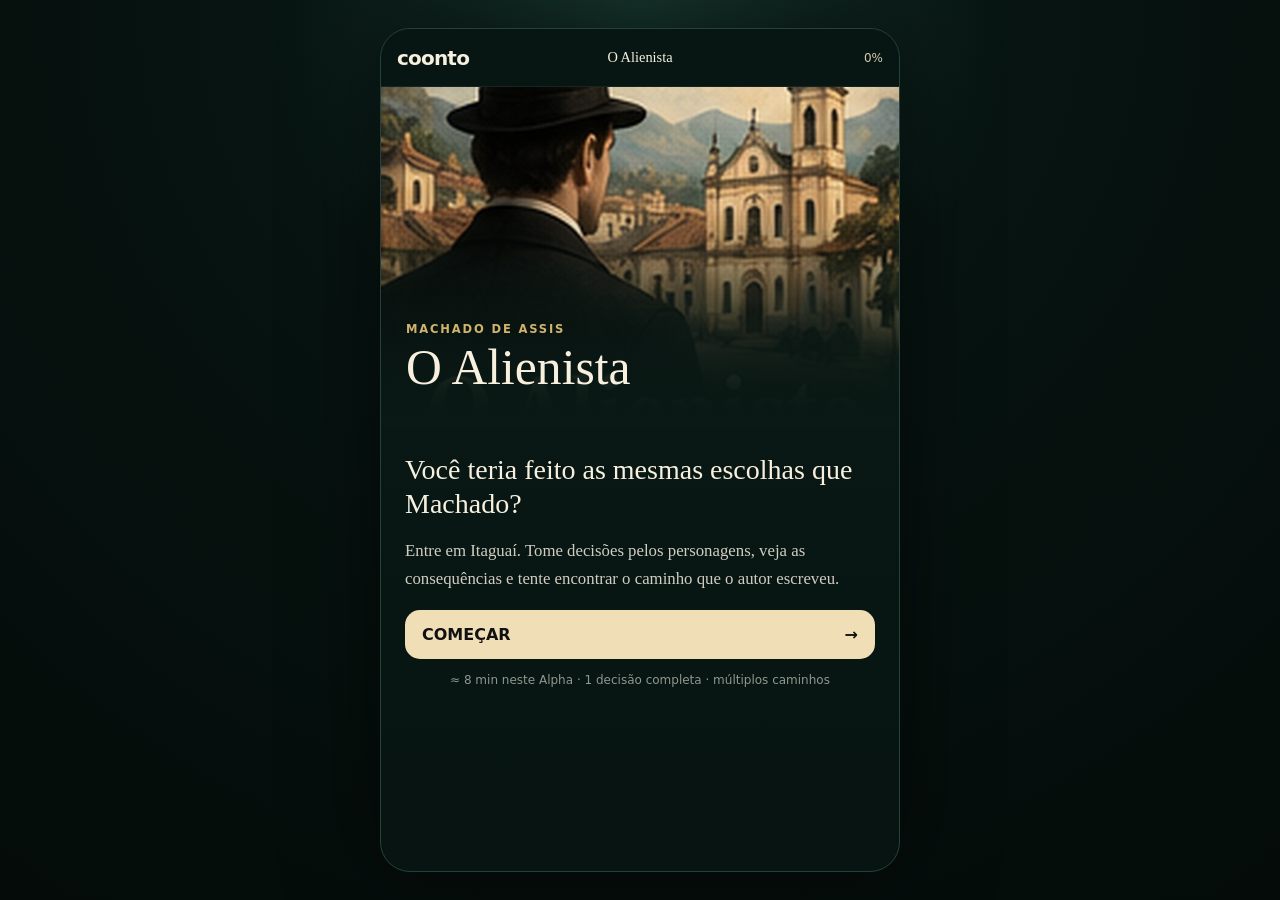
==== index.html @ 04118697 "feat: initial commit Coonto Alpha v0.3 com documentacao e deploy workflow" ====
<!doctype html>
<html lang="pt-BR">
<head>
<meta charset="utf-8">
<meta name="viewport" content="width=device-width,initial-scale=1,viewport-fit=cover">
<meta name="theme-color" content="#071411">
<title>Coonto Alpha v0.3 — O Alienista</title>
<link rel="stylesheet" href="styles.css">
</head>
<body>
<div id="app"></div>
<script src="app.js"></script>
</body>
</html>
---- styles.css ----
:root{
  --bg:#071411;--panel:#0a1915;--cream:#f0dfb6;--ink:#f7f0df;
  --muted:#b9b5aa;--gold:#d2b36e;--teal:#48d6b2;--line:#294039;
}
*{box-sizing:border-box}
html,body{margin:0;min-height:100%;background:#06110f;color:var(--ink)}
body{font-family:Inter,ui-sans-serif,system-ui,-apple-system,Segoe UI,sans-serif;background:
radial-gradient(circle at 50% 0,#17352d 0,#071411 34%,#040b09 100%)}
button{font:inherit}
.phone{width:min(100%,520px);min-height:100vh;margin:0 auto;background:linear-gradient(#0b1b17,#071411);
box-shadow:0 0 90px #0008;overflow:hidden}
.topbar{height:58px;padding:0 16px;display:grid;grid-template-columns:1fr 1fr 1fr;align-items:center;
position:sticky;top:0;z-index:20;background:#081713ee;backdrop-filter:blur(12px);border-bottom:1px solid #ffffff10}
.brand{font-size:1.25rem;font-weight:900;letter-spacing:-.04em}
.work{text-align:center;font-family:Georgia,serif;font-size:.9rem}
.progress{text-align:right;font-size:.75rem;color:#d8cab0}
.hero{height:340px;background-size:cover;background-position:center;position:relative}
.hero:after{content:"";position:absolute;inset:45% 0 0;background:linear-gradient(transparent,#0a1915)}
.hero-shade{position:absolute;inset:0;background:linear-gradient(0deg,#071411 3%,transparent 65%)}
.hero-title{position:absolute;z-index:2;left:25px;bottom:28px}
.hero-title h1{font:3.1rem/.95 Georgia,serif;margin:8px 0}
.smallcaps,.eyebrow{font-size:.72rem;font-weight:800;letter-spacing:.16em;color:var(--gold);text-transform:uppercase}
.content{padding:24px 24px 38px}
.home-content{margin-top:-1px}
.lead{font:1.75rem/1.2 Georgia,serif;margin:.2rem 0 16px}
.copy,.body-copy{color:#d1cdc2;line-height:1.68;font-family:Georgia,serif;font-size:1.05rem}
.body-copy p{margin:0 0 17px}
h2{font:2rem/1.08 Georgia,serif;margin:7px 0 20px}
.primary{width:100%;margin-top:16px;padding:15px 17px;border:0;border-radius:15px;background:var(--cream);color:#111;
font-weight:900;display:flex;justify-content:space-between;cursor:pointer}
.meta{font-size:.75rem;color:#8f978f;text-align:center;margin-top:14px}
.section-head{display:flex;align-items:flex-start;gap:12px;justify-content:space-between}
.section-head>div:first-child{flex:1}
.section-head.compact{align-items:center;margin:14px 0 0}
.audio-icon{width:38px;height:38px;flex:0 0 38px;border-radius:50%;border:1px solid #6e796e;background:#071411cc;color:var(--cream);
cursor:pointer;font-size:.86rem;display:grid;place-items:center;padding-left:2px}
.audio-icon:hover{border-color:var(--gold)}
.choices{display:grid;gap:11px;margin-top:18px}
.choices button{background:#091713;color:var(--ink);border:1px solid #766c59;border-radius:14px;padding:15px;text-align:left;cursor:pointer}
.choices button:hover{border-color:var(--teal)}
.choices b{display:block;font-family:Georgia,serif;font-size:1.05rem;margin-bottom:5px}
.choices span{color:#aaa69d;font-size:.85rem;line-height:1.45}
.choice-accent{box-shadow:inset 4px 0 0 #3d907a}
.result-label{display:inline-block;border:1px solid #357e69;color:#83e8ce;border-radius:999px;padding:8px 11px;font-size:.73rem;font-weight:900;letter-spacing:.06em}
.paper-hero{height:290px;background:linear-gradient(#312b22,#15120e);position:relative;overflow:hidden}
.manuscript{position:absolute;inset:0;opacity:.45;background:
repeating-linear-gradient(4deg,transparent 0 17px,#d1c3a51c 18px 19px),
radial-gradient(circle at 22% 38%,#9c8257 0 2px,transparent 3px),
linear-gradient(120deg,#564a35,#251f18)}
.author-mark{position:absolute;left:50%;top:50%;transform:translate(-50%,-50%);width:120px;height:120px;border:1px solid #bba47555;
border-radius:50%;display:grid;place-items:center;font:4.5rem Georgia,serif;color:#d8c399}
.muted{color:#aaa69d;font-size:.82rem}
.learning-card{border-left:3px solid var(--gold);background:#d2b36e0d;padding:18px;margin:16px 0;border-radius:0 12px 12px 0}
.learning-card p{font:1rem/1.6 Georgia,serif;color:#d4cec0}
.concept{font-size:.72rem;color:var(--gold);font-weight:900;letter-spacing:.1em}
.map-screen .copy{font-size:.95rem}
.tree-wrap{margin:14px -8px 4px;background:radial-gradient(circle,#10261f,#071411 72%);border-radius:22px;border:1px solid #1f3930}
.tree{width:100%;height:auto}
.tree text{fill:#d6d0c2;font-size:12px;font-family:system-ui}
.tree .small-label{font-size:11px}
.main-path{stroke:#d6b969;stroke-width:3;fill:none}
.alt-path{stroke:#53645d;stroke-width:2;fill:none;stroke-dasharray:5 6}
.alt-path.chosen{stroke:#49d3af;stroke-width:3;stroke-dasharray:none}
.node{fill:#071411;stroke:#d6b969;stroke-width:3}
.node.user{stroke:#49d3af;fill:#10352b}
.node.machado{fill:#184f3e;stroke:#e1c479}
.node.locked{stroke:#657069;fill:#101b17}
.legend{display:grid;gap:8px;font-size:.78rem;color:#bcb7ab;margin:14px 0}
.dot{display:inline-block;width:9px;height:9px;border-radius:50%;margin-right:8px}
.machado-dot{background:#d6b969}.user-dot{background:#49d3af}.locked-dot{background:#59655f}
.center{text-align:center}
.score-ring{width:170px;height:170px;margin:22px auto;display:flex;flex-direction:column;justify-content:center;border-radius:50%;
border:10px solid #245d4c;box-shadow:inset 0 0 0 2px #d9bd77}
.score-ring strong{font:2.4rem Georgia,serif;color:var(--cream)}
.score-ring span{font-size:.78rem;color:#c8c2b5;line-height:1.3}
@media(min-width:800px){
 body{padding:28px 0}.phone{min-height:calc(100vh - 56px);border:1px solid #244239;border-radius:30px}
}
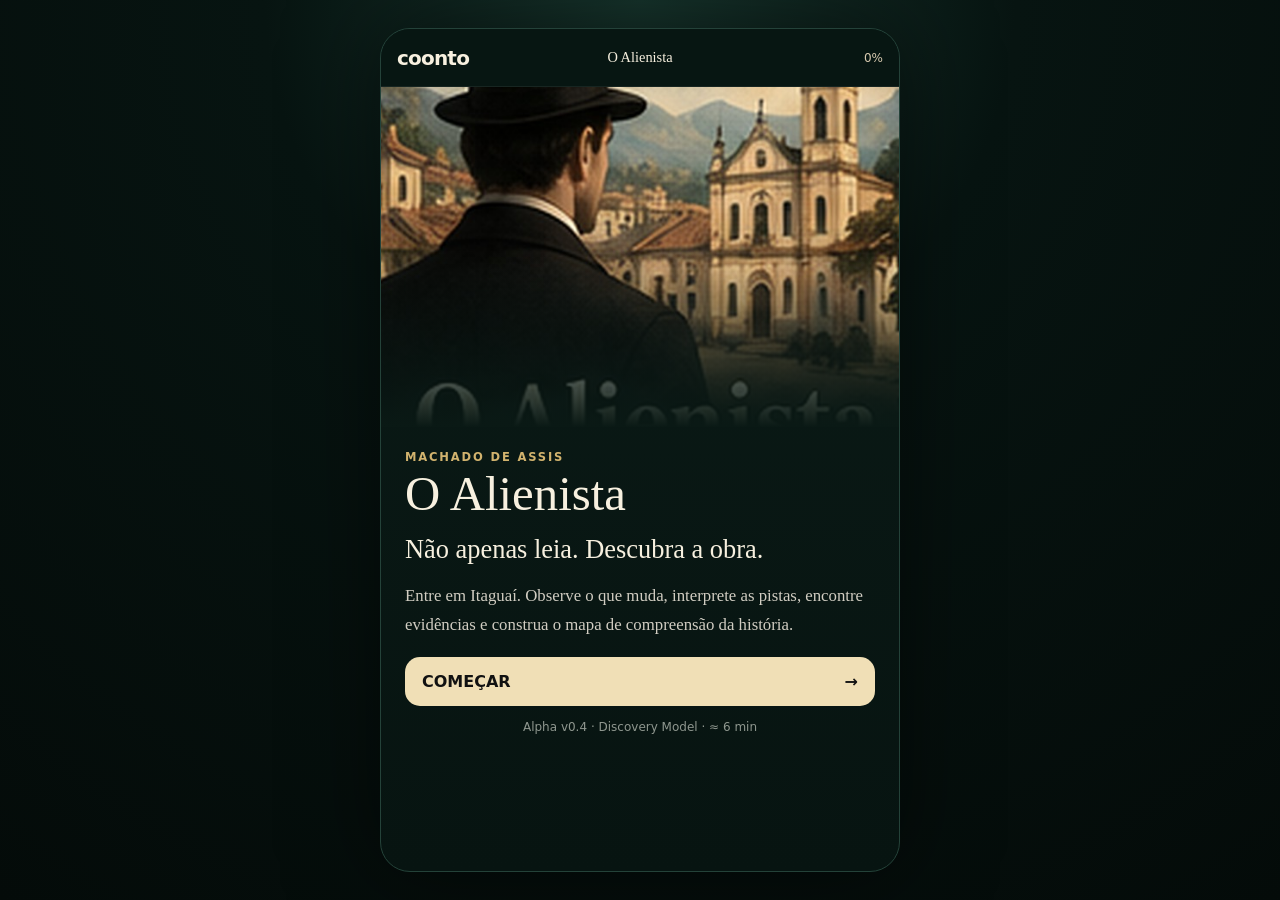
==== commit d94b6f91: "feat: aplicar patch v0.4 Discovery Model (mudancas Tony)" ====
--- a/index.html
+++ b/index.html
@@ -1,14 +1,14 @@
 <!doctype html>
 <html lang="pt-BR">
 <head>
-<meta charset="utf-8">
-<meta name="viewport" content="width=device-width,initial-scale=1,viewport-fit=cover">
-<meta name="theme-color" content="#071411">
-<title>Coonto Alpha v0.3 — O Alienista</title>
-<link rel="stylesheet" href="styles.css">
+  <meta charset="utf-8">
+  <meta name="viewport" content="width=device-width,initial-scale=1,viewport-fit=cover">
+  <meta name="theme-color" content="#071411">
+  <title>Coonto Alpha v0.4 — Discovery Model</title>
+  <link rel="stylesheet" href="styles.css">
 </head>
 <body>
-<div id="app"></div>
-<script src="app.js"></script>
+  <div id="app"></div>
+  <script src="app.js"></script>
 </body>
 </html>
--- a/styles.css
+++ b/styles.css
@@ -1,13 +1,17 @@
 
+/* Coonto Alpha v0.4 — Discovery Model
+   Add this after the existing stylesheet or replace styles.css with this file.
+*/
 :root{
-  --bg:#071411;--panel:#0a1915;--cream:#f0dfb6;--ink:#f7f0df;
+  --bg:#06110f;--panel:#0a1915;--cream:#f0dfb6;--ink:#f7f0df;
   --muted:#b9b5aa;--gold:#d2b36e;--teal:#48d6b2;--line:#294039;
 }
 *{box-sizing:border-box}
 html,body{margin:0;min-height:100%;background:#06110f;color:var(--ink)}
-body{font-family:Inter,ui-sans-serif,system-ui,-apple-system,Segoe UI,sans-serif;background:
-radial-gradient(circle at 50% 0,#17352d 0,#071411 34%,#040b09 100%)}
-button{font:inherit}
+body{font-family:Inter,ui-sans-serif,system-ui,-apple-system,Segoe UI,sans-serif;
+background:radial-gradient(circle at 50% 0,#17352d 0,#071411 34%,#040b09 100%)}
+button,textarea{font:inherit}
+button{cursor:pointer}
 .phone{width:min(100%,520px);min-height:100vh;margin:0 auto;background:linear-gradient(#0b1b17,#071411);
 box-shadow:0 0 90px #0008;overflow:hidden}
 .topbar{height:58px;padding:0 16px;display:grid;grid-template-columns:1fr 1fr 1fr;align-items:center;
@@ -15,65 +19,97 @@
 .brand{font-size:1.25rem;font-weight:900;letter-spacing:-.04em}
 .work{text-align:center;font-family:Georgia,serif;font-size:.9rem}
 .progress{text-align:right;font-size:.75rem;color:#d8cab0}
-.hero{height:340px;background-size:cover;background-position:center;position:relative}
-.hero:after{content:"";position:absolute;inset:45% 0 0;background:linear-gradient(transparent,#0a1915)}
-.hero-shade{position:absolute;inset:0;background:linear-gradient(0deg,#071411 3%,transparent 65%)}
-.hero-title{position:absolute;z-index:2;left:25px;bottom:28px}
-.hero-title h1{font:3.1rem/.95 Georgia,serif;margin:8px 0}
-.smallcaps,.eyebrow{font-size:.72rem;font-weight:800;letter-spacing:.16em;color:var(--gold);text-transform:uppercase}
+
+.hero{height:340px;background-size:cover;background-position:center;position:relative;overflow:hidden}
+.hero:after{content:"";position:absolute;inset:48% 0 0;background:linear-gradient(transparent,#0a1915)}
+.live-still{animation:scene-settle 3.2s cubic-bezier(.2,.7,.2,1) both}
+.live-still .motion-layer{position:absolute;inset:-3%;background:inherit;pointer-events:none}
+@keyframes scene-settle{
+  0%{transform:scale(1.045);filter:saturate(.92) brightness(.88)}
+  65%{transform:scale(1.015);filter:saturate(1) brightness(1)}
+  100%{transform:scale(1);filter:none}
+}
+@media (prefers-reduced-motion:reduce){.live-still{animation:none}}
+
 .content{padding:24px 24px 38px}
 .home-content{margin-top:-1px}
-.lead{font:1.75rem/1.2 Georgia,serif;margin:.2rem 0 16px}
+.smallcaps,.eyebrow{font-size:.72rem;font-weight:800;letter-spacing:.16em;color:var(--gold);text-transform:uppercase}
+h1{font:3.05rem/.95 Georgia,serif;margin:7px 0 16px}
+h2{font:2rem/1.08 Georgia,serif;margin:7px 0 20px}
+.lead{font:1.65rem/1.22 Georgia,serif;margin:.2rem 0 16px}
 .copy,.body-copy{color:#d1cdc2;line-height:1.68;font-family:Georgia,serif;font-size:1.05rem}
 .body-copy p{margin:0 0 17px}
-h2{font:2rem/1.08 Georgia,serif;margin:7px 0 20px}
-.primary{width:100%;margin-top:16px;padding:15px 17px;border:0;border-radius:15px;background:var(--cream);color:#111;
-font-weight:900;display:flex;justify-content:space-between;cursor:pointer}
-.meta{font-size:.75rem;color:#8f978f;text-align:center;margin-top:14px}
+.instruction{color:#aaa69d;line-height:1.55;margin:-4px 0 18px}
+
 .section-head{display:flex;align-items:flex-start;gap:12px;justify-content:space-between}
 .section-head>div:first-child{flex:1}
-.section-head.compact{align-items:center;margin:14px 0 0}
-.audio-icon{width:38px;height:38px;flex:0 0 38px;border-radius:50%;border:1px solid #6e796e;background:#071411cc;color:var(--cream);
-cursor:pointer;font-size:.86rem;display:grid;place-items:center;padding-left:2px}
+.audio-icon{width:34px;height:34px;flex:0 0 34px;border-radius:50%;border:1px solid #69756d;
+background:#071411aa;color:var(--cream);display:grid;place-items:center;padding:0;font-size:.75rem}
 .audio-icon:hover{border-color:var(--gold)}
-.choices{display:grid;gap:11px;margin-top:18px}
-.choices button{background:#091713;color:var(--ink);border:1px solid #766c59;border-radius:14px;padding:15px;text-align:left;cursor:pointer}
-.choices button:hover{border-color:var(--teal)}
-.choices b{display:block;font-family:Georgia,serif;font-size:1.05rem;margin-bottom:5px}
-.choices span{color:#aaa69d;font-size:.85rem;line-height:1.45}
-.choice-accent{box-shadow:inset 4px 0 0 #3d907a}
-.result-label{display:inline-block;border:1px solid #357e69;color:#83e8ce;border-radius:999px;padding:8px 11px;font-size:.73rem;font-weight:900;letter-spacing:.06em}
-.paper-hero{height:290px;background:linear-gradient(#312b22,#15120e);position:relative;overflow:hidden}
-.manuscript{position:absolute;inset:0;opacity:.45;background:
-repeating-linear-gradient(4deg,transparent 0 17px,#d1c3a51c 18px 19px),
-radial-gradient(circle at 22% 38%,#9c8257 0 2px,transparent 3px),
-linear-gradient(120deg,#564a35,#251f18)}
-.author-mark{position:absolute;left:50%;top:50%;transform:translate(-50%,-50%);width:120px;height:120px;border:1px solid #bba47555;
-border-radius:50%;display:grid;place-items:center;font:4.5rem Georgia,serif;color:#d8c399}
-.muted{color:#aaa69d;font-size:.82rem}
-.learning-card{border-left:3px solid var(--gold);background:#d2b36e0d;padding:18px;margin:16px 0;border-radius:0 12px 12px 0}
-.learning-card p{font:1rem/1.6 Georgia,serif;color:#d4cec0}
-.concept{font-size:.72rem;color:var(--gold);font-weight:900;letter-spacing:.1em}
-.map-screen .copy{font-size:.95rem}
-.tree-wrap{margin:14px -8px 4px;background:radial-gradient(circle,#10261f,#071411 72%);border-radius:22px;border:1px solid #1f3930}
-.tree{width:100%;height:auto}
-.tree text{fill:#d6d0c2;font-size:12px;font-family:system-ui}
-.tree .small-label{font-size:11px}
-.main-path{stroke:#d6b969;stroke-width:3;fill:none}
-.alt-path{stroke:#53645d;stroke-width:2;fill:none;stroke-dasharray:5 6}
-.alt-path.chosen{stroke:#49d3af;stroke-width:3;stroke-dasharray:none}
-.node{fill:#071411;stroke:#d6b969;stroke-width:3}
-.node.user{stroke:#49d3af;fill:#10352b}
-.node.machado{fill:#184f3e;stroke:#e1c479}
-.node.locked{stroke:#657069;fill:#101b17}
-.legend{display:grid;gap:8px;font-size:.78rem;color:#bcb7ab;margin:14px 0}
-.dot{display:inline-block;width:9px;height:9px;border-radius:50%;margin-right:8px}
-.machado-dot{background:#d6b969}.user-dot{background:#49d3af}.locked-dot{background:#59655f}
+
+.primary{width:100%;margin-top:18px;padding:15px 17px;border:0;border-radius:15px;background:var(--cream);color:#111;
+font-weight:900;display:flex;justify-content:space-between}
+.primary.disabled{opacity:.38;cursor:not-allowed}
+.secondary{width:100%;margin-top:10px;padding:13px;border:1px solid #43554d;border-radius:14px;background:transparent;color:#bdb8ac}
+.meta{font-size:.75rem;color:#8f978f;text-align:center;margin-top:14px}
+
+.choices{display:grid;gap:11px}
+.choices button{background:#091713;color:var(--ink);border:1px solid #655f51;border-radius:14px;padding:15px;text-align:left;
+display:flex;gap:12px;align-items:flex-start}
+.choices button:hover,.choices button.selected{border-color:var(--teal);background:#0c211b}
+.choices b{font-family:Georgia,serif;font-size:1.03rem}
+.choices small{display:block;color:#aaa69d;margin-top:5px;line-height:1.4}
+.choice-code{border:1px solid #6d746c;width:28px;height:28px;display:grid;place-items:center;border-radius:50%;font-size:.75rem;flex:none}
+.multi .check{width:23px;height:23px;border:1px solid #66746c;border-radius:6px;display:grid;place-items:center;color:var(--teal);flex:none}
+
+.feedback-screen{padding-top:54px;min-height:calc(100vh - 58px);display:flex;flex-direction:column;justify-content:center}
+.discovery-mark{font-size:3rem;color:var(--teal);margin-bottom:18px}
+.result-label{display:inline-block;align-self:flex-start;border:1px solid #357e69;color:#83e8ce;border-radius:999px;padding:8px 11px;
+font-size:.7rem;font-weight:900;letter-spacing:.06em}
+.mini-connection,.concept-chain{display:flex;gap:9px;align-items:center;justify-content:center;flex-wrap:wrap;margin:24px 0;
+font-size:.72rem;font-weight:900;letter-spacing:.08em}
+.mini-connection span,.concept-chain span{border:1px solid #3d6155;background:#0c211b;padding:10px 12px;border-radius:999px}
+.mini-connection i,.concept-chain i{font-style:normal;color:var(--gold)}
+
+.evidence-list{display:grid;gap:12px}
+.evidence-card{width:100%;display:grid;grid-template-columns:34px 1fr;gap:12px;align-items:center;text-align:left;
+border:1px solid #625d51;background:#091713;color:var(--ink);padding:16px;border-radius:15px}
+.evidence-card span{width:30px;height:30px;border:1px solid #657268;border-radius:50%;display:grid;place-items:center;color:var(--gold)}
+.evidence-card p{margin:0;font-family:Georgia,serif;line-height:1.45}
+
+.contrast-grid{display:grid;gap:10px;margin:20px 0}
+.contrast-card{padding:18px;border:1px solid #334b42;border-radius:16px;background:#091713}
+.contrast-card p{font:1rem/1.55 Georgia,serif;color:#d2cdc0;margin:10px 0 0}
+.contrast-arrow{text-align:center;color:var(--gold);font-size:1.5rem}
+.question-box{margin-top:24px}
+.compact-choices{margin-top:14px}
+.compact-choices button{display:block}
+
+.recall-screen textarea{width:100%;min-height:130px;margin-top:16px;background:#091713;color:var(--ink);
+border:1px solid #4c5e56;border-radius:15px;padding:15px;resize:vertical;line-height:1.5}
+.recall-screen textarea:focus{outline:1px solid var(--teal)}
+
+.knowledge-map{margin:24px 0;padding:25px 18px;border:1px solid #254238;border-radius:22px;background:radial-gradient(circle,#10261f,#071411 72%);
+display:flex;flex-direction:column;align-items:center}
+.km-node{border:1px solid #657069;border-radius:999px;padding:9px 14px;font-size:.72rem;letter-spacing:.08em;font-weight:800}
+.km-node.root{border-color:var(--gold)}
+.km-node.discovered{border-color:var(--teal);background:#103329}
+.km-node.strong{box-shadow:0 0 25px #48d6b225}
+.km-line{width:2px;height:21px;background:#526159}
+.km-branch{width:100%;display:flex;justify-content:space-around;position:relative;margin-top:24px}
+.km-branch:before{content:"";position:absolute;top:-13px;left:23%;right:23%;height:1px;background:#516058}
+.km-node.small{font-size:.64rem}
+.km-mystery{margin-top:28px;width:36px;height:36px;border:1px dashed #5c6761;border-radius:50%;display:grid;place-items:center;color:#7f8983}
+
+.progress-grid{display:grid;grid-template-columns:repeat(3,1fr);gap:8px}
+.progress-grid div{border:1px solid #2c443b;border-radius:13px;padding:12px 8px;text-align:center}
+.progress-grid strong{display:block;font:1.55rem Georgia,serif;color:var(--cream)}
+.progress-grid span{font-size:.68rem;color:#aaa69d;line-height:1.2}
 .center{text-align:center}
-.score-ring{width:170px;height:170px;margin:22px auto;display:flex;flex-direction:column;justify-content:center;border-radius:50%;
-border:10px solid #245d4c;box-shadow:inset 0 0 0 2px #d9bd77}
-.score-ring strong{font:2.4rem Georgia,serif;color:var(--cream)}
-.score-ring span{font-size:.78rem;color:#c8c2b5;line-height:1.3}
+.final-chain{margin:28px 0}
+.final-chain span{font-size:.62rem;padding:8px 9px}
+
 @media(min-width:800px){
- body{padding:28px 0}.phone{min-height:calc(100vh - 56px);border:1px solid #244239;border-radius:30px}
+ body{padding:28px 0}
+ .phone{min-height:calc(100vh - 56px);border:1px solid #244239;border-radius:30px}
 }
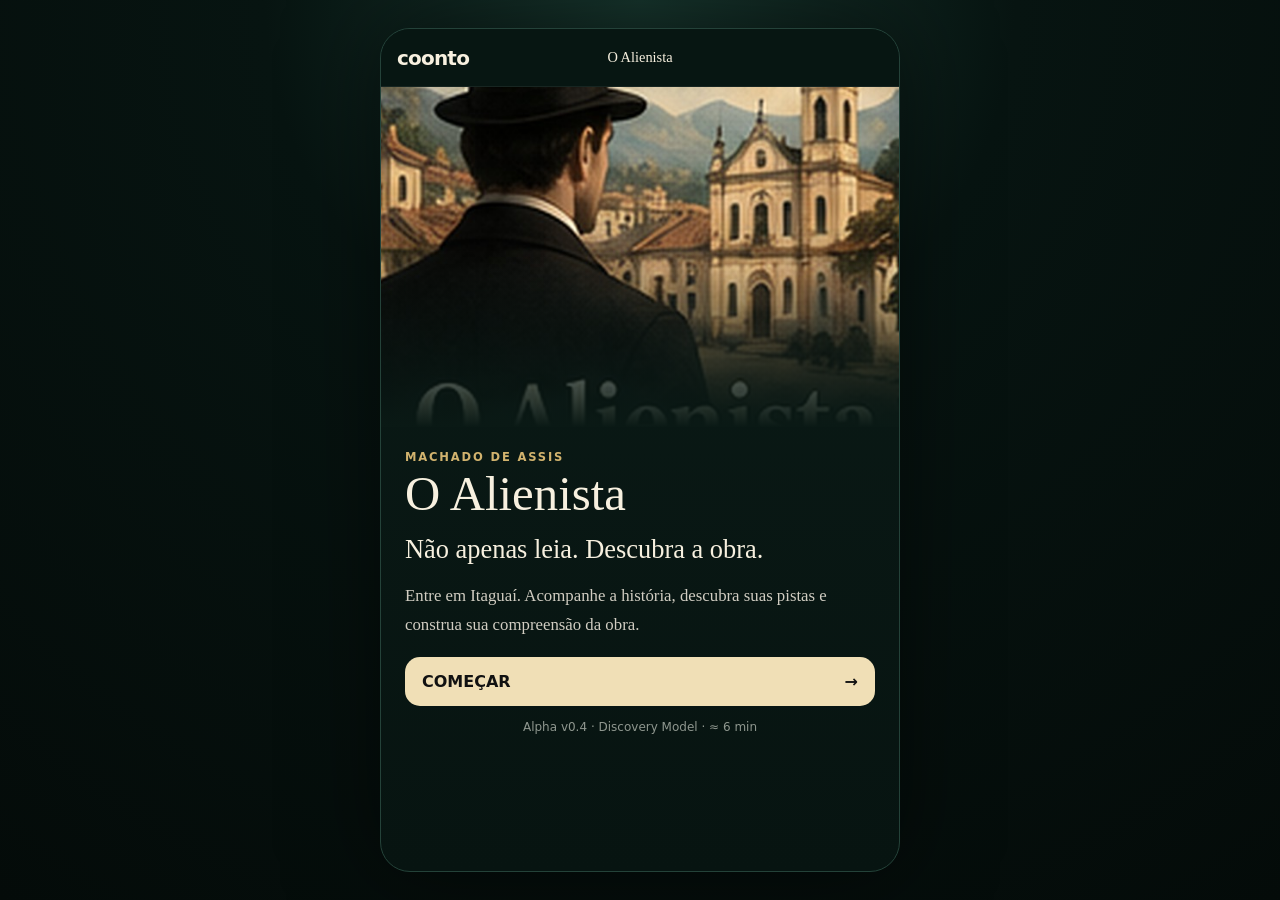
==== commit 4df1ff60: "feat: aplica melhorias v0.4.2 (consistencia T1-T12, audio padronizado, motion e comparacao visual)" ====
--- a/index.html
+++ b/index.html
@@ -4,7 +4,7 @@
   <meta charset="utf-8">
   <meta name="viewport" content="width=device-width,initial-scale=1,viewport-fit=cover">
   <meta name="theme-color" content="#071411">
-  <title>Coonto Alpha v0.4 — Discovery Model</title>
+  <title>Coonto Alpha v0.4.2 — Discovery Model</title>
   <link rel="stylesheet" href="styles.css">
 </head>
 <body>
--- a/styles.css
+++ b/styles.css
@@ -38,7 +38,7 @@
 h2{font:2rem/1.08 Georgia,serif;margin:7px 0 20px}
 .lead{font:1.65rem/1.22 Georgia,serif;margin:.2rem 0 16px}
 .copy,.body-copy{color:#d1cdc2;line-height:1.68;font-family:Georgia,serif;font-size:1.05rem}
-.body-copy p{margin:0 0 17px}
+.body-copy p{margin:0 0 22px}
 .instruction{color:#aaa69d;line-height:1.55;margin:-4px 0 18px}
 
 .section-head{display:flex;align-items:flex-start;gap:12px;justify-content:space-between}
@@ -113,3 +113,129 @@
  body{padding:28px 0}
  .phone{min-height:calc(100vh - 56px);border:1px solid #244239;border-radius:30px}
 }
+
+/* v0.4.1 — review refinements */
+.observation-feedback{
+  padding-top:38px;
+  min-height:auto;
+  justify-content:flex-start;
+}
+.observation-feedback h2{margin-top:8px}
+.observation-feedback .mini-connection{margin:22px 0 8px}
+.section-head .audio-icon{margin-top:2px}
+
+
+/* ============================================
+   Coonto Alpha v0.4.2 — Consistency Pass
+   ============================================ */
+
+/* Same event, new look: tighter observation crop */
+.hero-observe{
+  background-size:145% auto;
+  background-position:46% 43%;
+  height:300px;
+}
+
+/* Slightly quieter visual for interpretation */
+.hero-soft{
+  height:220px;
+  opacity:.82;
+  filter:saturate(.86) contrast(.97);
+}
+
+/* Keep play attached to title area */
+.section-head{
+  position:relative;
+}
+.section-head .audio-icon{
+  margin-top:4px;
+  align-self:flex-start;
+}
+.section-head .eyebrow:empty{
+  display:none;
+}
+
+/* Compact visual feedback instead of empty full-screen card */
+.visual-feedback{
+  padding-top:26px;
+  min-height:auto;
+  justify-content:flex-start;
+}
+.feedback-visual{
+  height:118px;
+  margin:-2px 0 24px;
+  border-radius:18px;
+  border:1px solid #27443a;
+  background-size:cover;
+  background-position:center;
+  position:relative;
+  overflow:hidden;
+}
+.feedback-visual:after{
+  content:"";
+  position:absolute; inset:0;
+  background:linear-gradient(90deg,#07141133,#071411aa);
+}
+.feedback-city{
+  background-image:url("assets/images/revolta-multidao.jpg");
+  background-position:50% 55%;
+}
+.feedback-casa{
+  background-image:url("assets/images/revolta-casa-verde.jpg");
+  background-position:50% 48%;
+}
+
+/* Discovery animation: appears, then rests */
+.animated-chain > *{
+  opacity:0;
+  transform:translateY(6px);
+  animation:discover-link .32s ease-out forwards;
+  animation-delay:calc(var(--i) * .30s);
+}
+@keyframes discover-link{
+  to{opacity:1;transform:translateY(0)}
+}
+@media(prefers-reduced-motion:reduce){
+  .animated-chain > *{animation:none;opacity:1;transform:none}
+}
+
+/* Contrast becomes visibly before/after */
+.contrast-card.with-thumb{
+  display:grid;
+  grid-template-columns:92px 1fr;
+  gap:14px;
+  align-items:stretch;
+}
+.contrast-thumb{
+  min-height:106px;
+  border-radius:12px;
+  background-size:cover;
+  background-position:center;
+  border:1px solid #314c42;
+}
+.before-thumb{
+  background-image:url("assets/images/casa-verde.jpg");
+}
+.after-thumb{
+  background-image:url("assets/images/revolta-multidao.jpg");
+}
+
+/* Bacamarte gets his own framing rather than the generic facade */
+.hero-bacamarte{
+  height:310px;
+  background-size:cover;
+  background-position:50% 32%;
+}
+
+/* Narration blocks get consistent spacing */
+.body-copy p{
+  margin-bottom:22px;
+}
+
+/* Small screens */
+@media(max-width:430px){
+  .contrast-card.with-thumb{
+    grid-template-columns:76px 1fr;
+  }
+  .feedback-visual{height:100px}
+}
